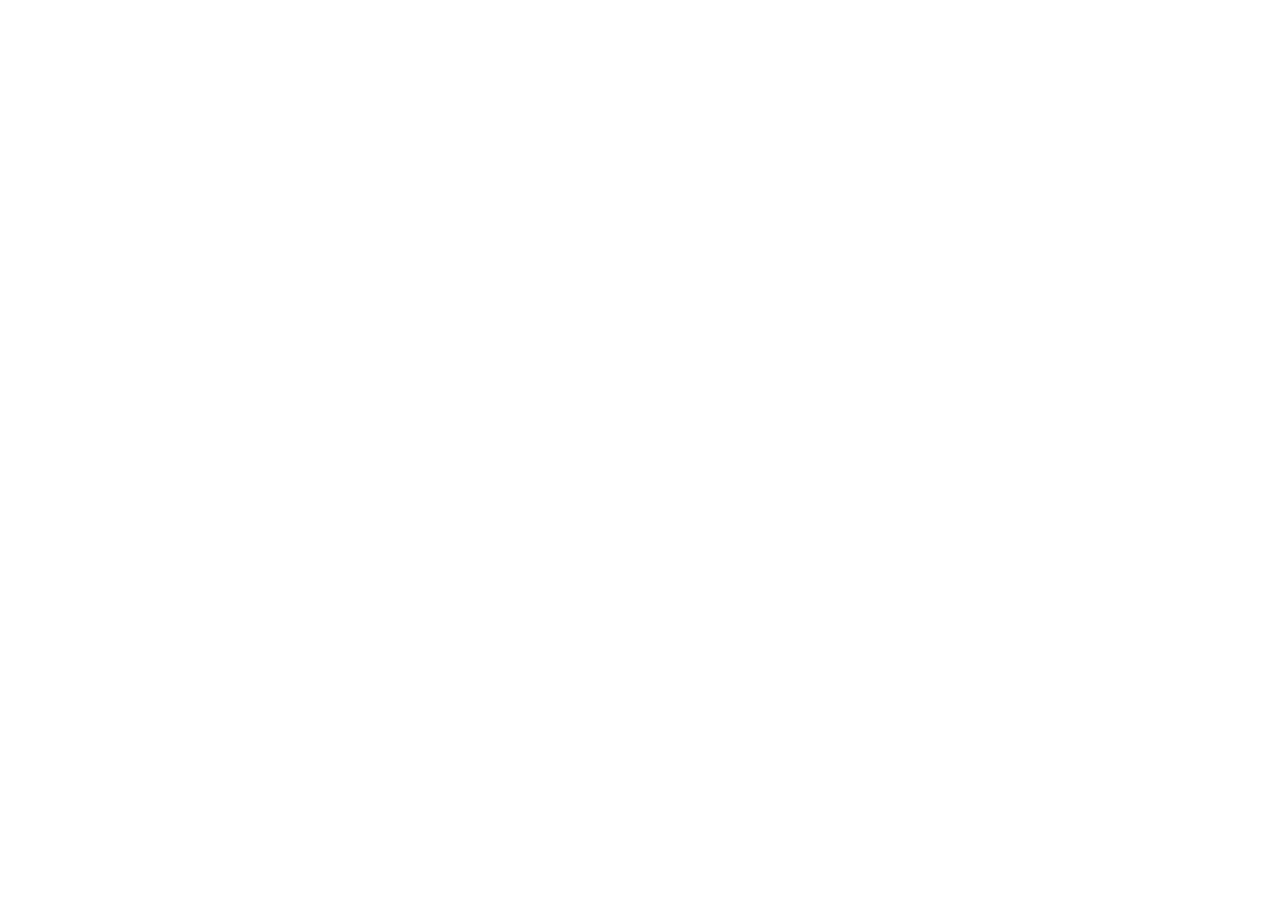
==== index.html @ 50681ed0 "feat: initialize Sheeraz General Store project Setup project foundation including React, Vite, Tailw" ====
<!doctype html>
<html lang="en">
  <head>
    <meta charset="UTF-8" />
    <meta name="viewport" content="width=device-width, initial-scale=1.0" />
    <title>Sheeraz General Store | Khattak Grocery & Essentials</title>
    <meta name="description" content="Sheeraz General Store in Khattak, owned by Fahad Islam and Sadam Hussain. Browse fresh groceries, drinks, snacks, spices, electrical items, and everyday essentials." />
    <meta property="og:title" content="Sheeraz General Store | Khattak" />
    <meta property="og:description" content="Your neighborhood grocery and general store in Khattak, owned by Fahad Islam and Sadam Hussain." />
    <meta property="og:type" content="website" />
    <meta name="twitter:card" content="summary_large_image" />
    <link rel="preconnect" href="https://fonts.googleapis.com">
    <link rel="preconnect" href="https://fonts.gstatic.com" crossorigin>
    <link href="https://fonts.googleapis.com/css2?family=Plus+Jakarta+Sans:wght@400;500;600;700;800&family=Playfair+Display:ital,wght@0,600;0,700;1,600&display=swap" rel="stylesheet">
  </head>
  <body>
    <div id="root"></div>
    <script type="module" src="/src/main.tsx"></script>
  </body>
</html>
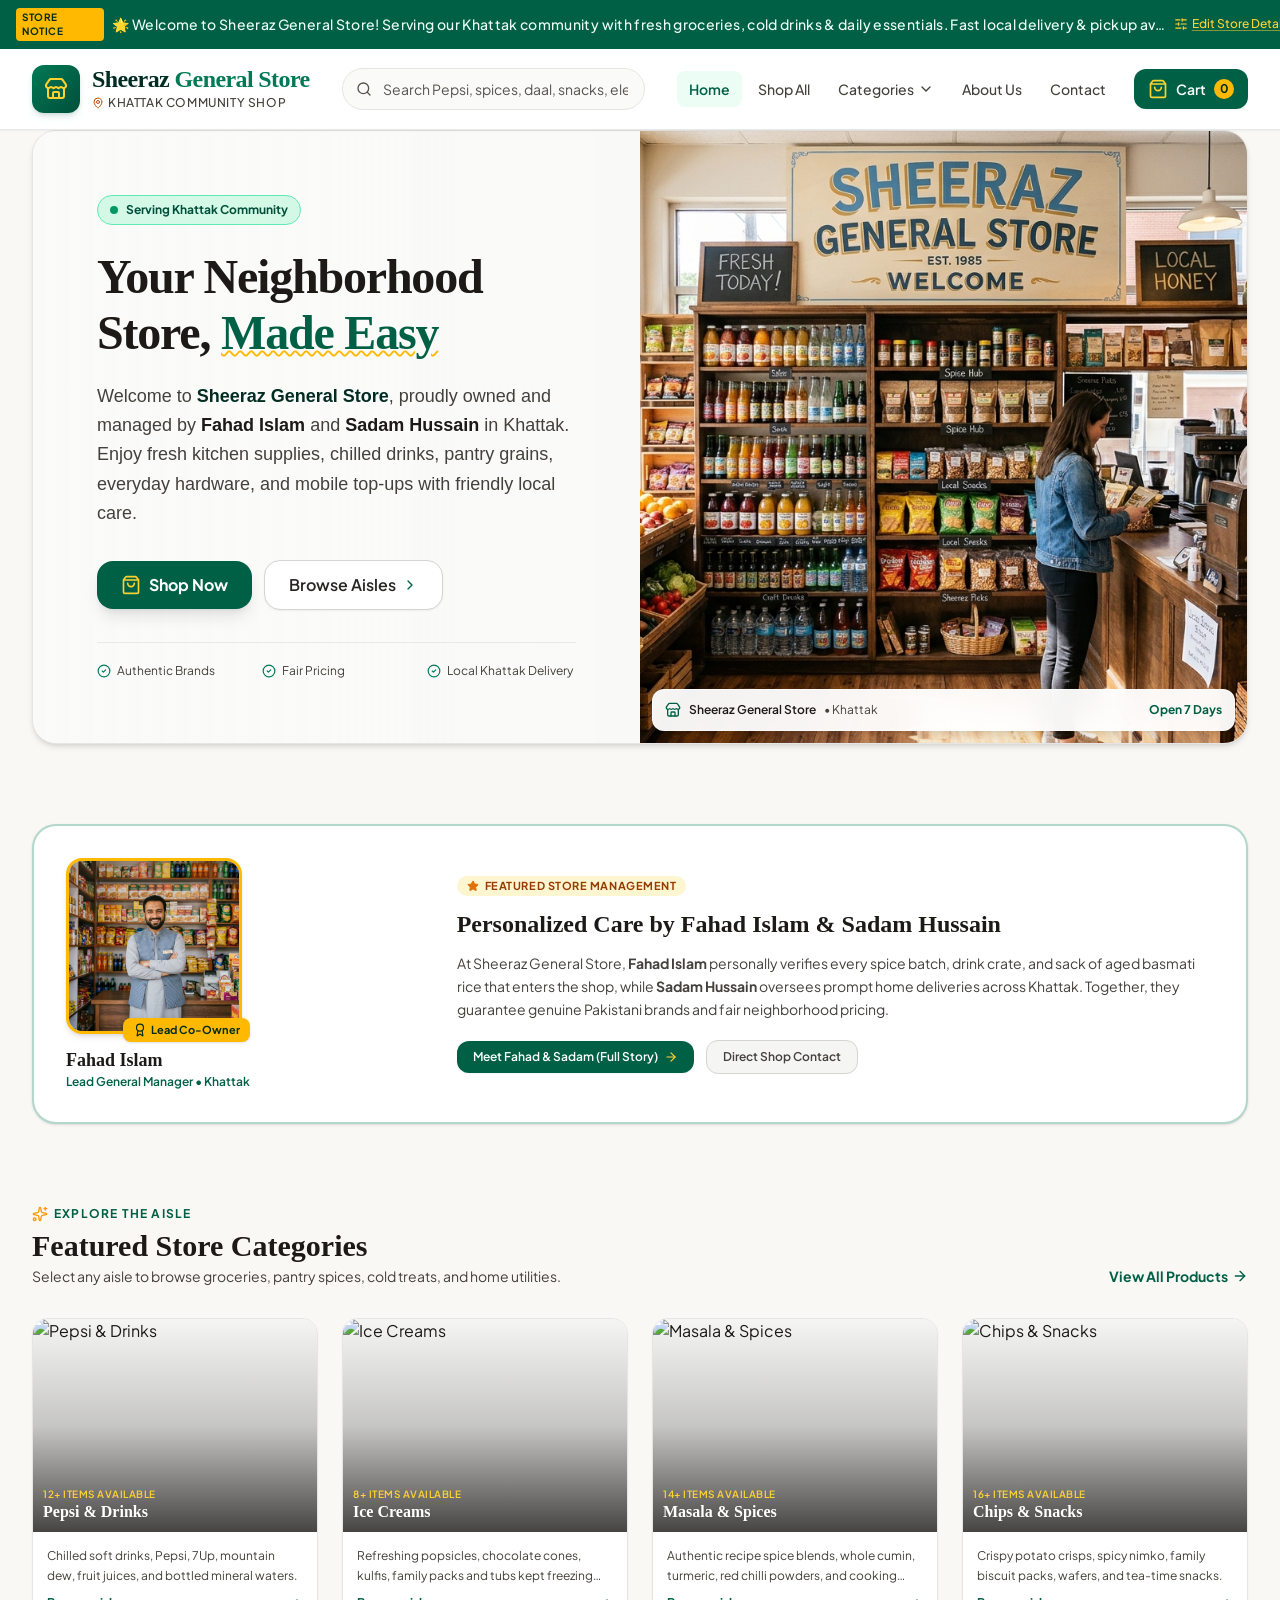
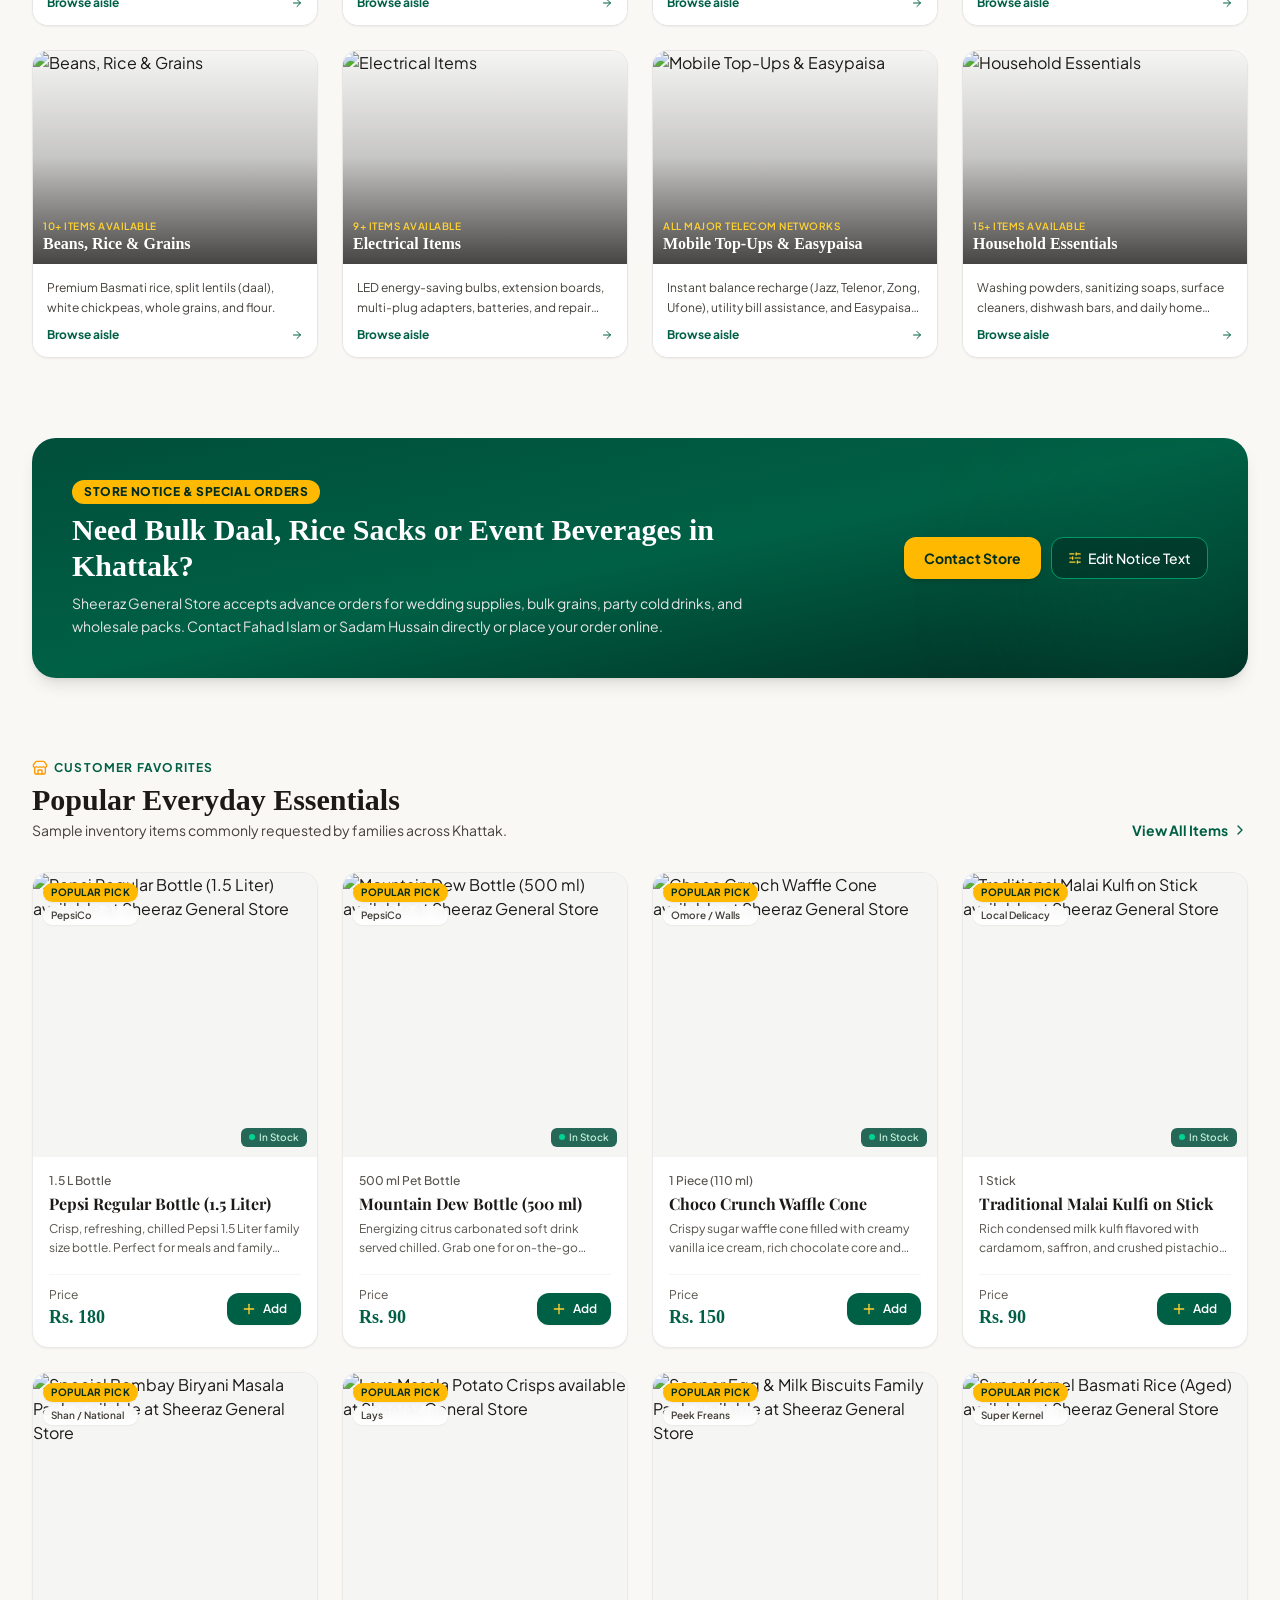
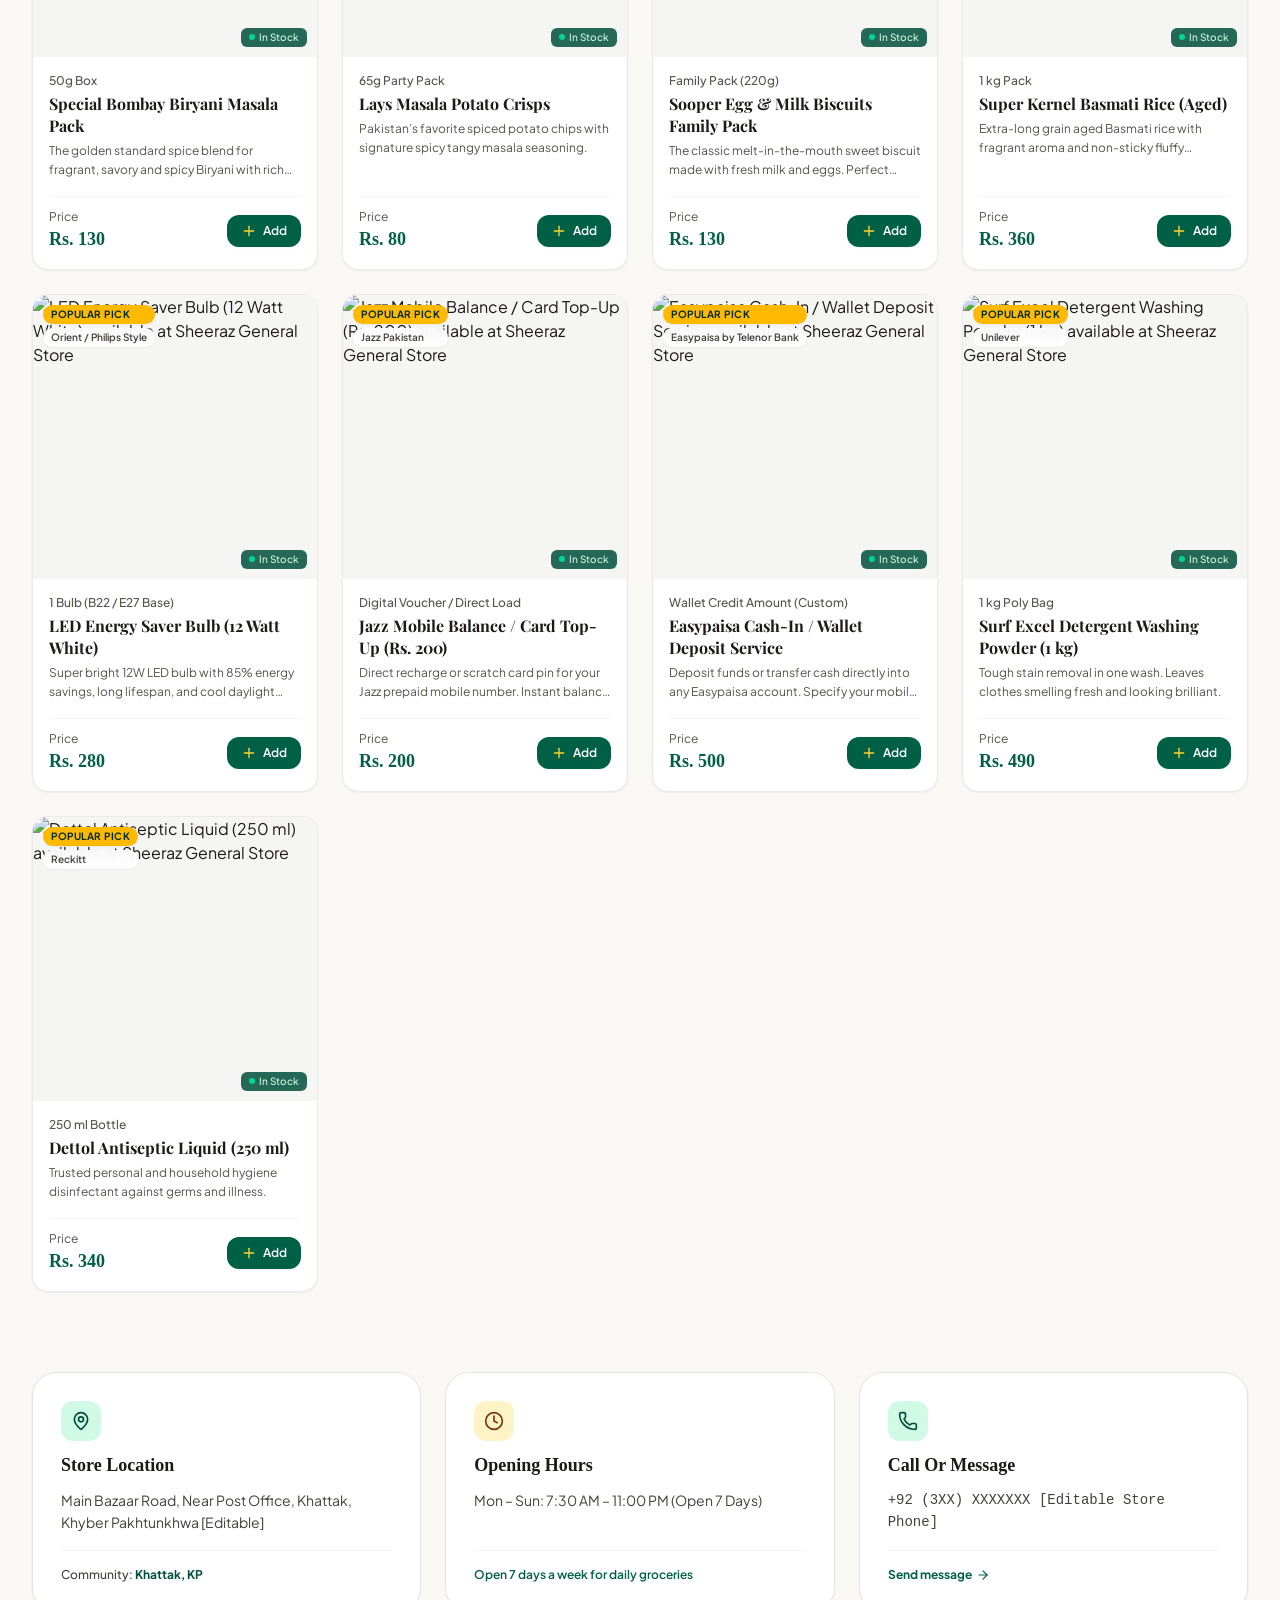
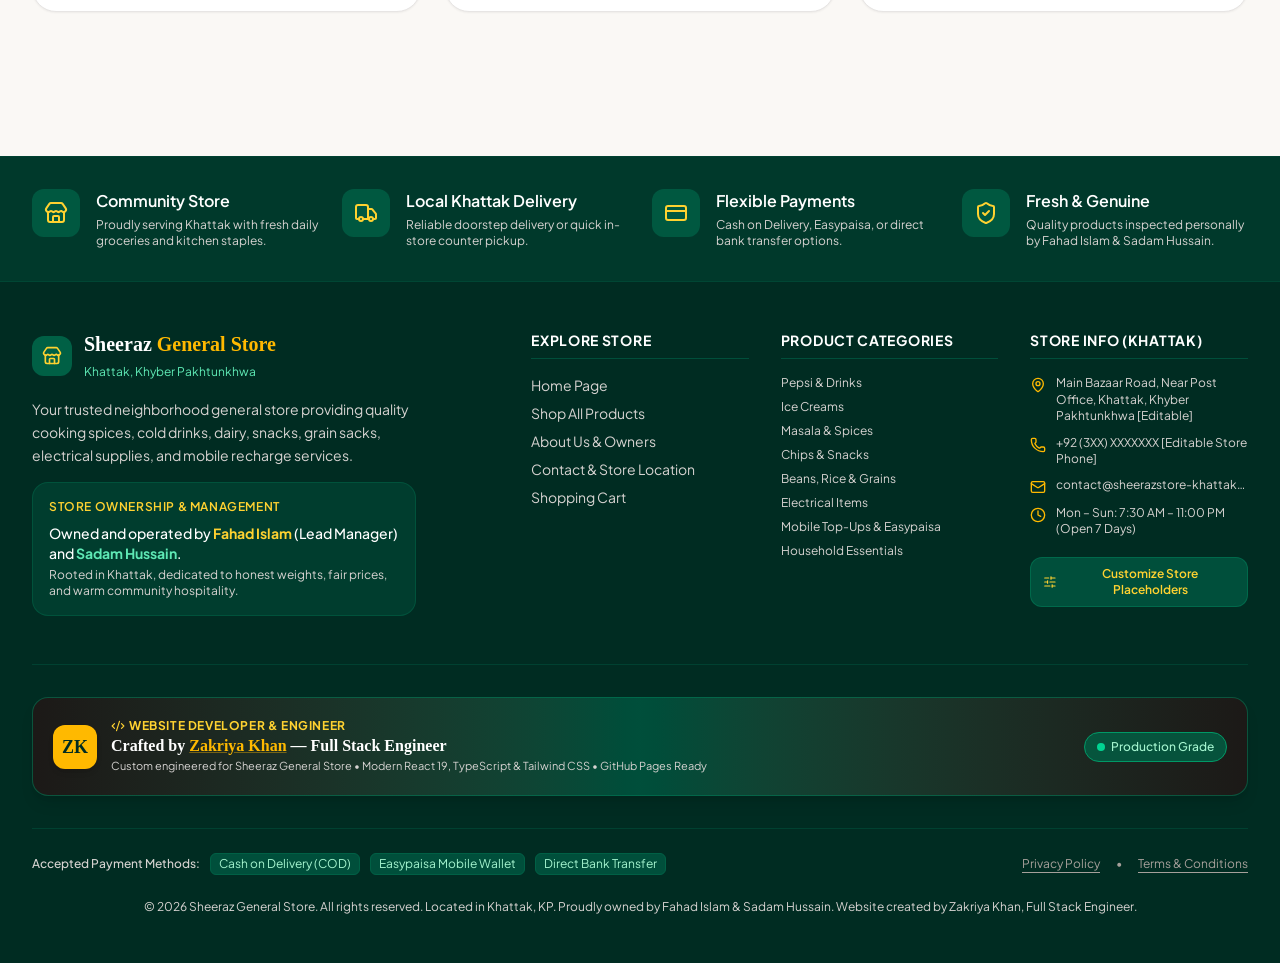
==== commit 5b1f6f64: "deploy: d2155311caeb80445b72cc57668fdc0737f679dc" ====
--- a/index.html
+++ b/index.html
@@ -12,10 +12,31 @@
     <link rel="preconnect" href="https://fonts.googleapis.com">
     <link rel="preconnect" href="https://fonts.gstatic.com" crossorigin>
     <link href="https://fonts.googleapis.com/css2?family=Plus+Jakarta+Sans:wght@400;500;600;700;800&family=Playfair+Display:ital,wght@0,600;0,700;1,600&display=swap" rel="stylesheet">
+    <script>
+      // Defensive setter for window.fetch so browser extensions or interceptors don't throw getter-only errors
+      (function() {
+        try {
+          let _fetch = window.fetch;
+          Object.defineProperty(window, 'fetch', {
+            get: function() {
+              return _fetch;
+            },
+            set: function(fn) {
+              _fetch = fn;
+            },
+            configurable: true,
+            enumerable: true
+          });
+        } catch (e) {
+          // ignore
+        }
+      })();
+    </script>
+    <script type="module" crossorigin src="./assets/index-B2lkFhhO.js"></script>
+    <link rel="stylesheet" crossorigin href="./assets/index-Lr3ilG4V.css">
   </head>
   <body>
     <div id="root"></div>
-    <script type="module" src="/src/main.tsx"></script>
   </body>
 </html>
 
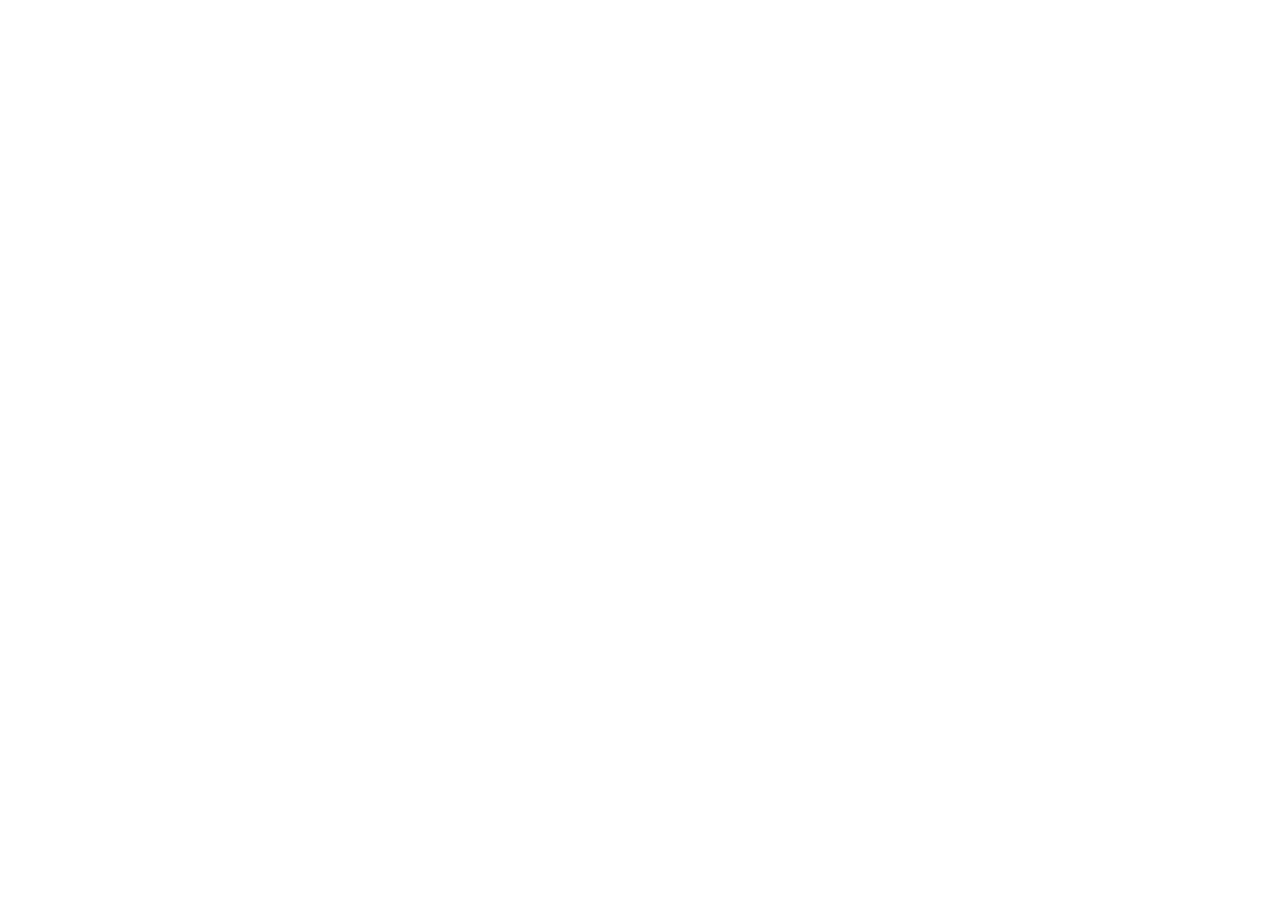
==== commit 92f9c7d3: "chore: add GitHub Pages deployment routing Update build script to sync output to /docs and add a scr" ====
--- a/index.html
+++ b/index.html
@@ -32,11 +32,19 @@
         }
       })();
     </script>
-    <script type="module" crossorigin src="./assets/index-B2lkFhhO.js"></script>
-    <link rel="stylesheet" crossorigin href="./assets/index-Lr3ilG4V.css">
+    <script>
+      // Automatic routing for GitHub Pages if served from the repository root
+      (function() {
+        if (window.location.hostname.endsWith('github.io') && !window.location.pathname.includes('/docs/')) {
+          var cleanPath = window.location.pathname.replace(/\/+$/, '');
+          window.location.replace(cleanPath + '/docs/' + window.location.search + window.location.hash);
+        }
+      })();
+    </script>
   </head>
   <body>
     <div id="root"></div>
+    <script type="module" src="/src/main.tsx"></script>
   </body>
 </html>
 
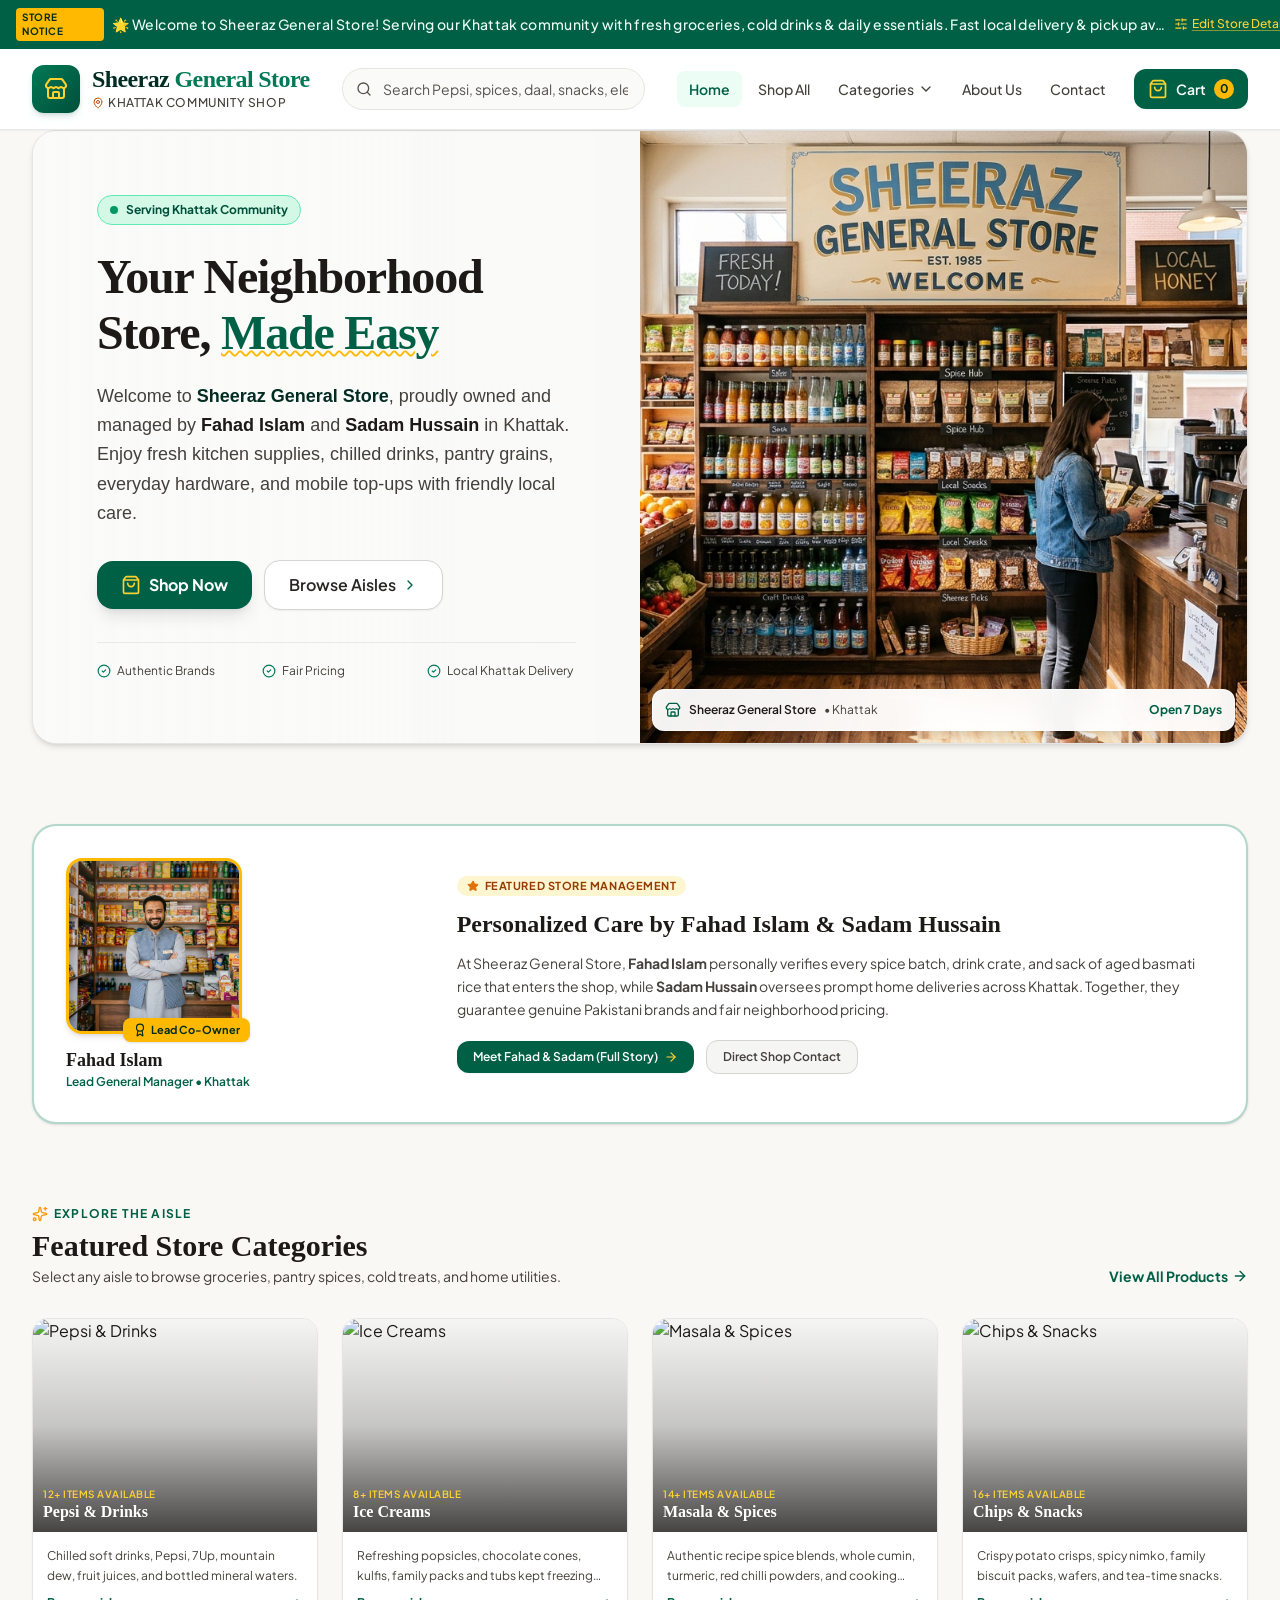
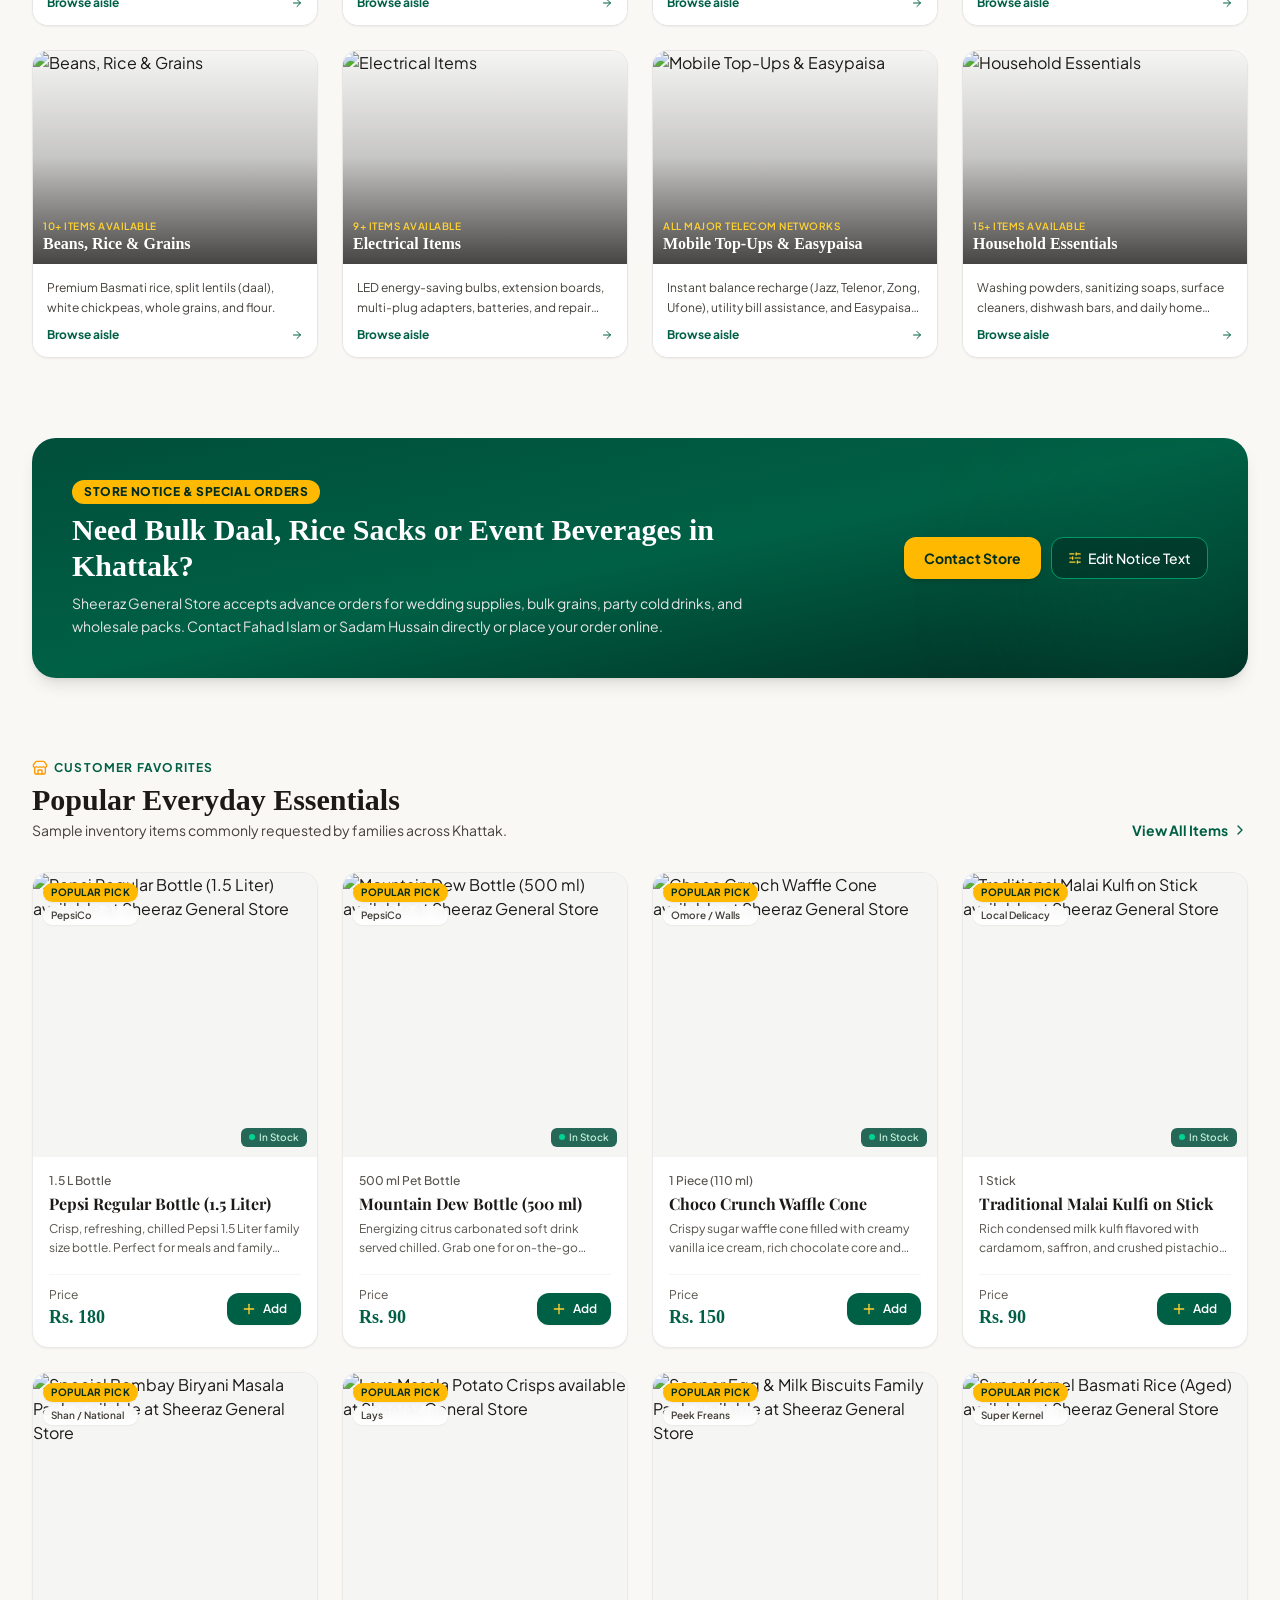
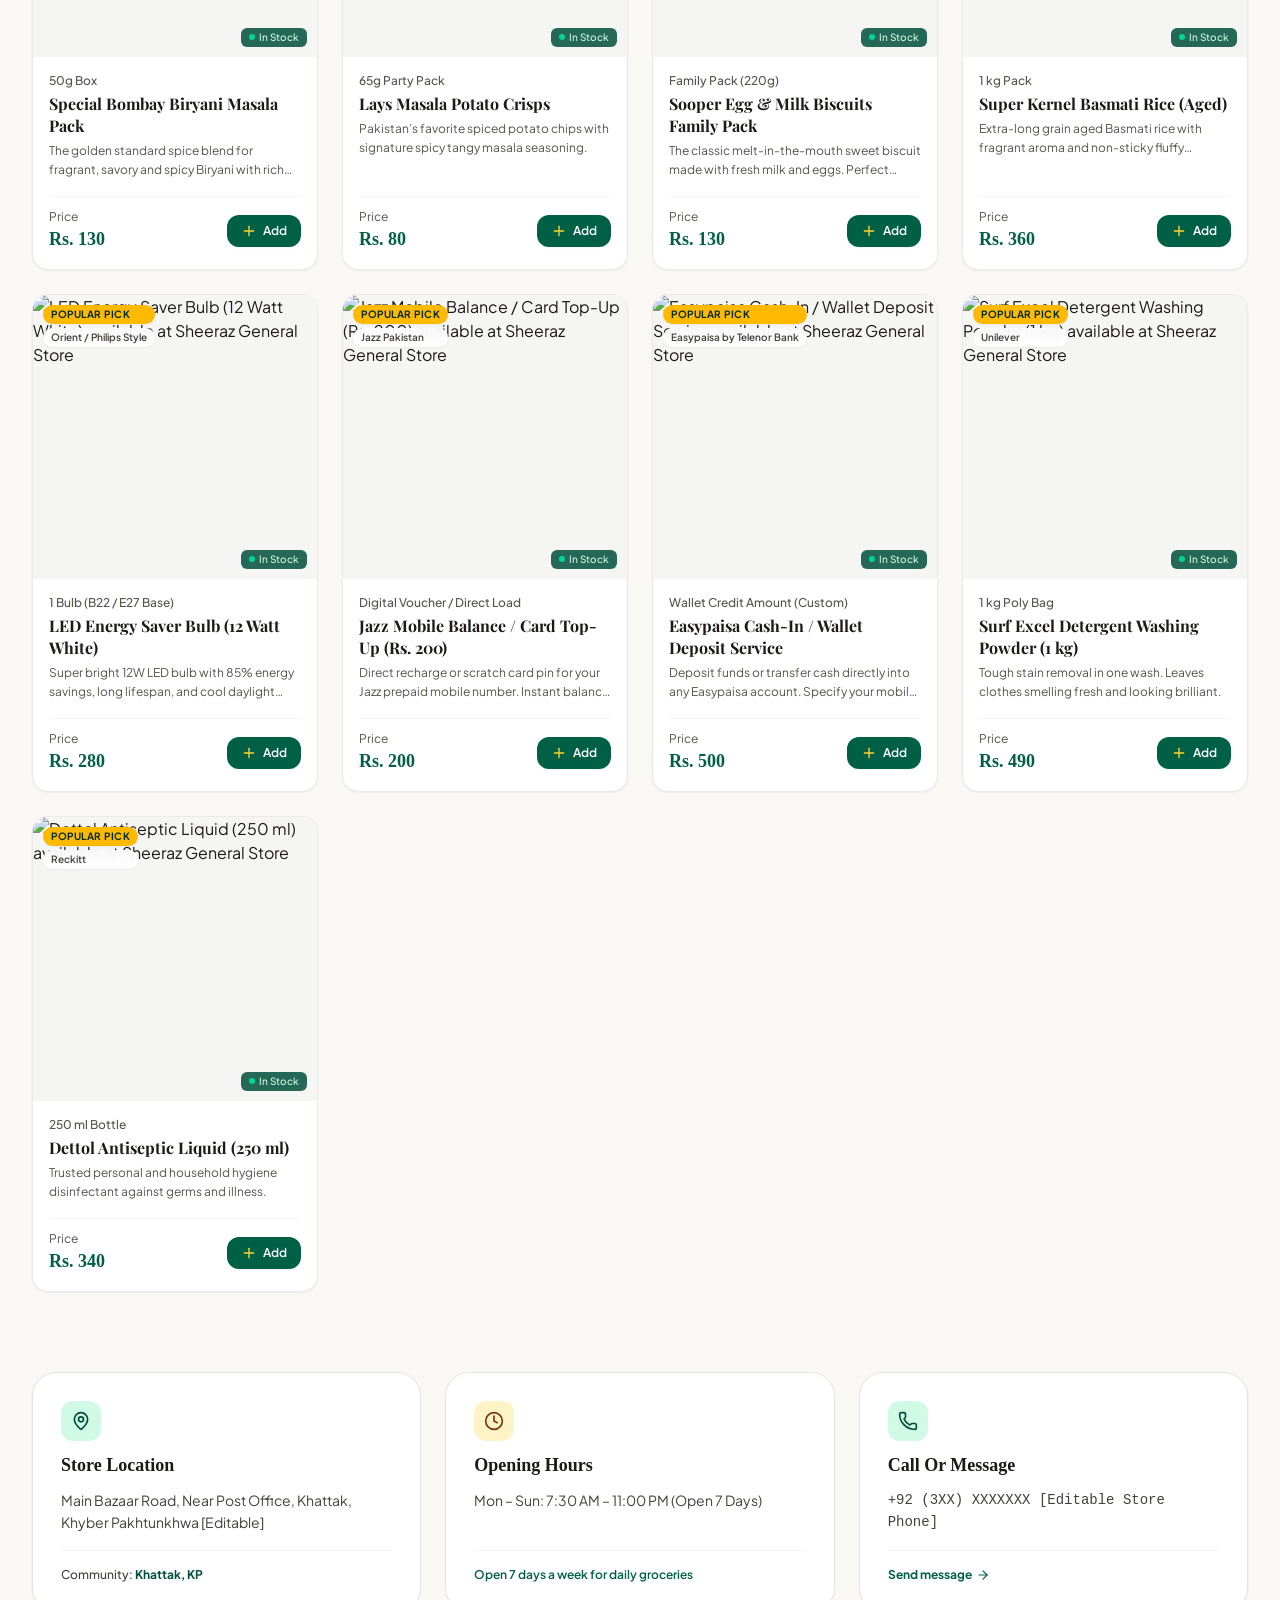
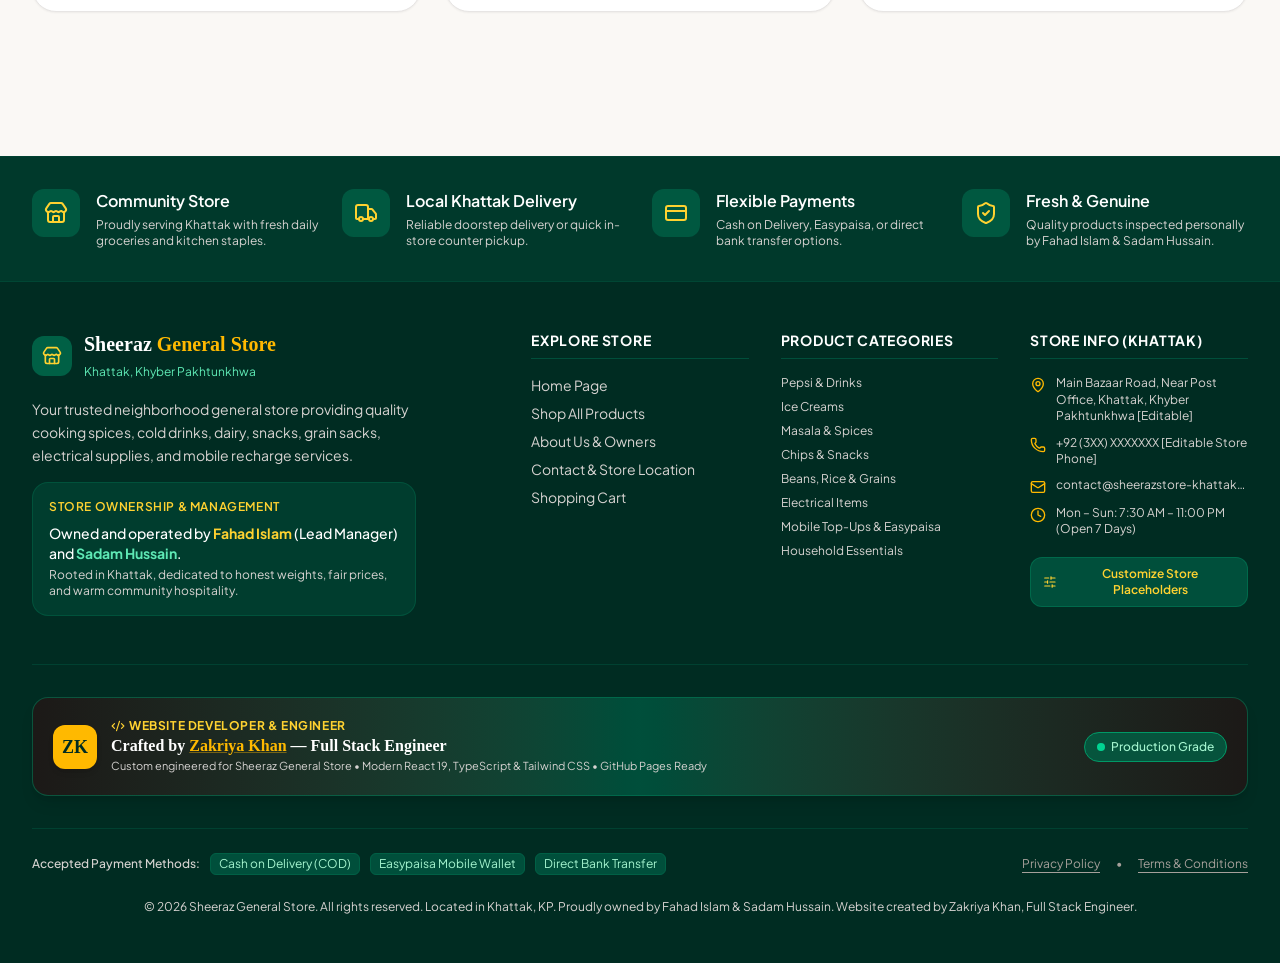
==== commit 5cb24528: "deploy: 92f9c7d3df1b384a14f93845d9030c0b6600ee15" ====
--- a/index.html
+++ b/index.html
@@ -41,10 +41,11 @@
         }
       })();
     </script>
+    <script type="module" crossorigin src="./assets/index-Ia2eNaiY.js"></script>
+    <link rel="stylesheet" crossorigin href="./assets/index-DyX0SQhV.css">
   </head>
   <body>
     <div id="root"></div>
-    <script type="module" src="/src/main.tsx"></script>
   </body>
 </html>
 
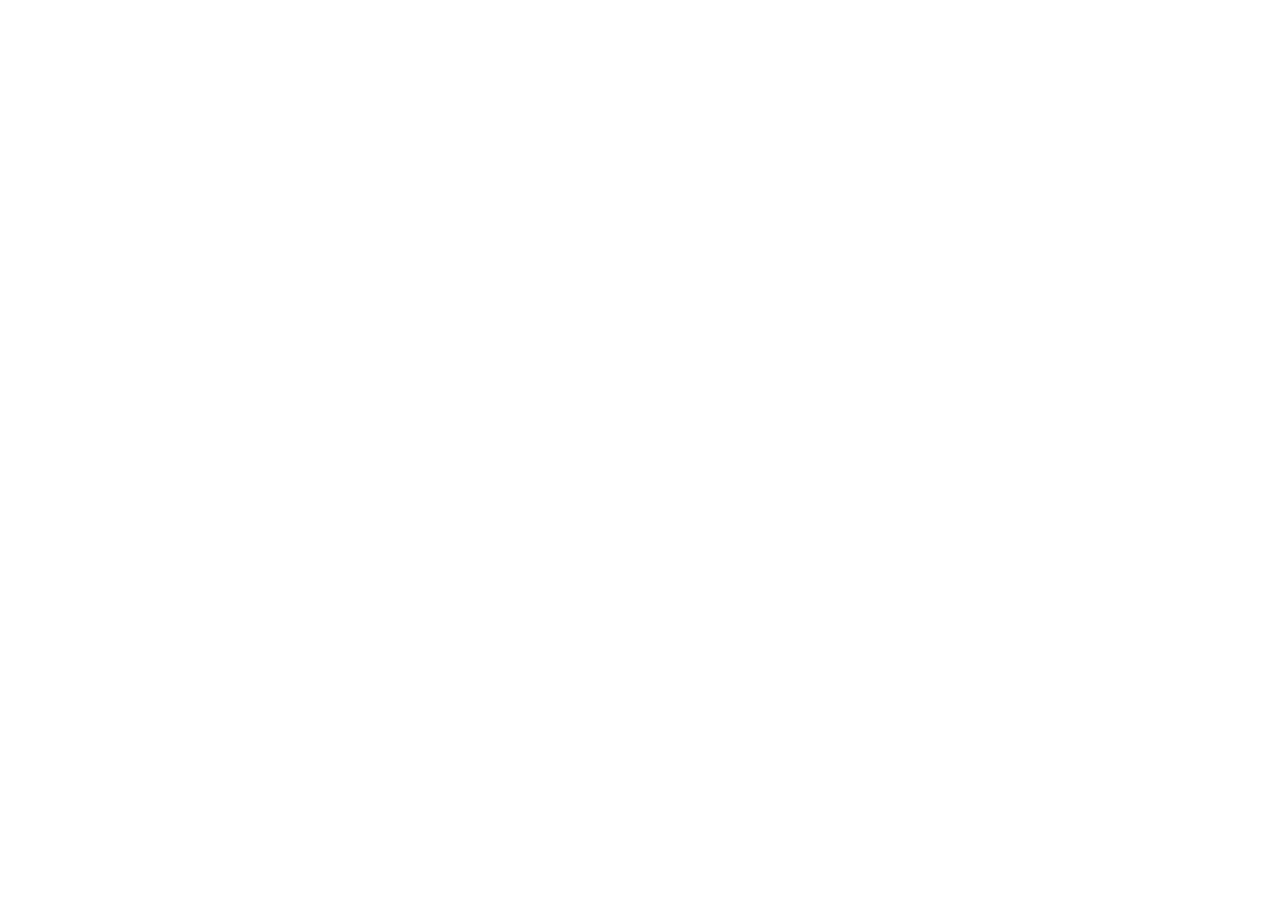
==== commit 6dc828c5: "refactor: remove redundant github pages redirect script" ====
--- a/index.html
+++ b/index.html
@@ -32,20 +32,10 @@
         }
       })();
     </script>
-    <script>
-      // Automatic routing for GitHub Pages if served from the repository root
-      (function() {
-        if (window.location.hostname.endsWith('github.io') && !window.location.pathname.includes('/docs/')) {
-          var cleanPath = window.location.pathname.replace(/\/+$/, '');
-          window.location.replace(cleanPath + '/docs/' + window.location.search + window.location.hash);
-        }
-      })();
-    </script>
-    <script type="module" crossorigin src="./assets/index-Ia2eNaiY.js"></script>
-    <link rel="stylesheet" crossorigin href="./assets/index-DyX0SQhV.css">
   </head>
   <body>
     <div id="root"></div>
+    <script type="module" src="/src/main.tsx"></script>
   </body>
 </html>
 
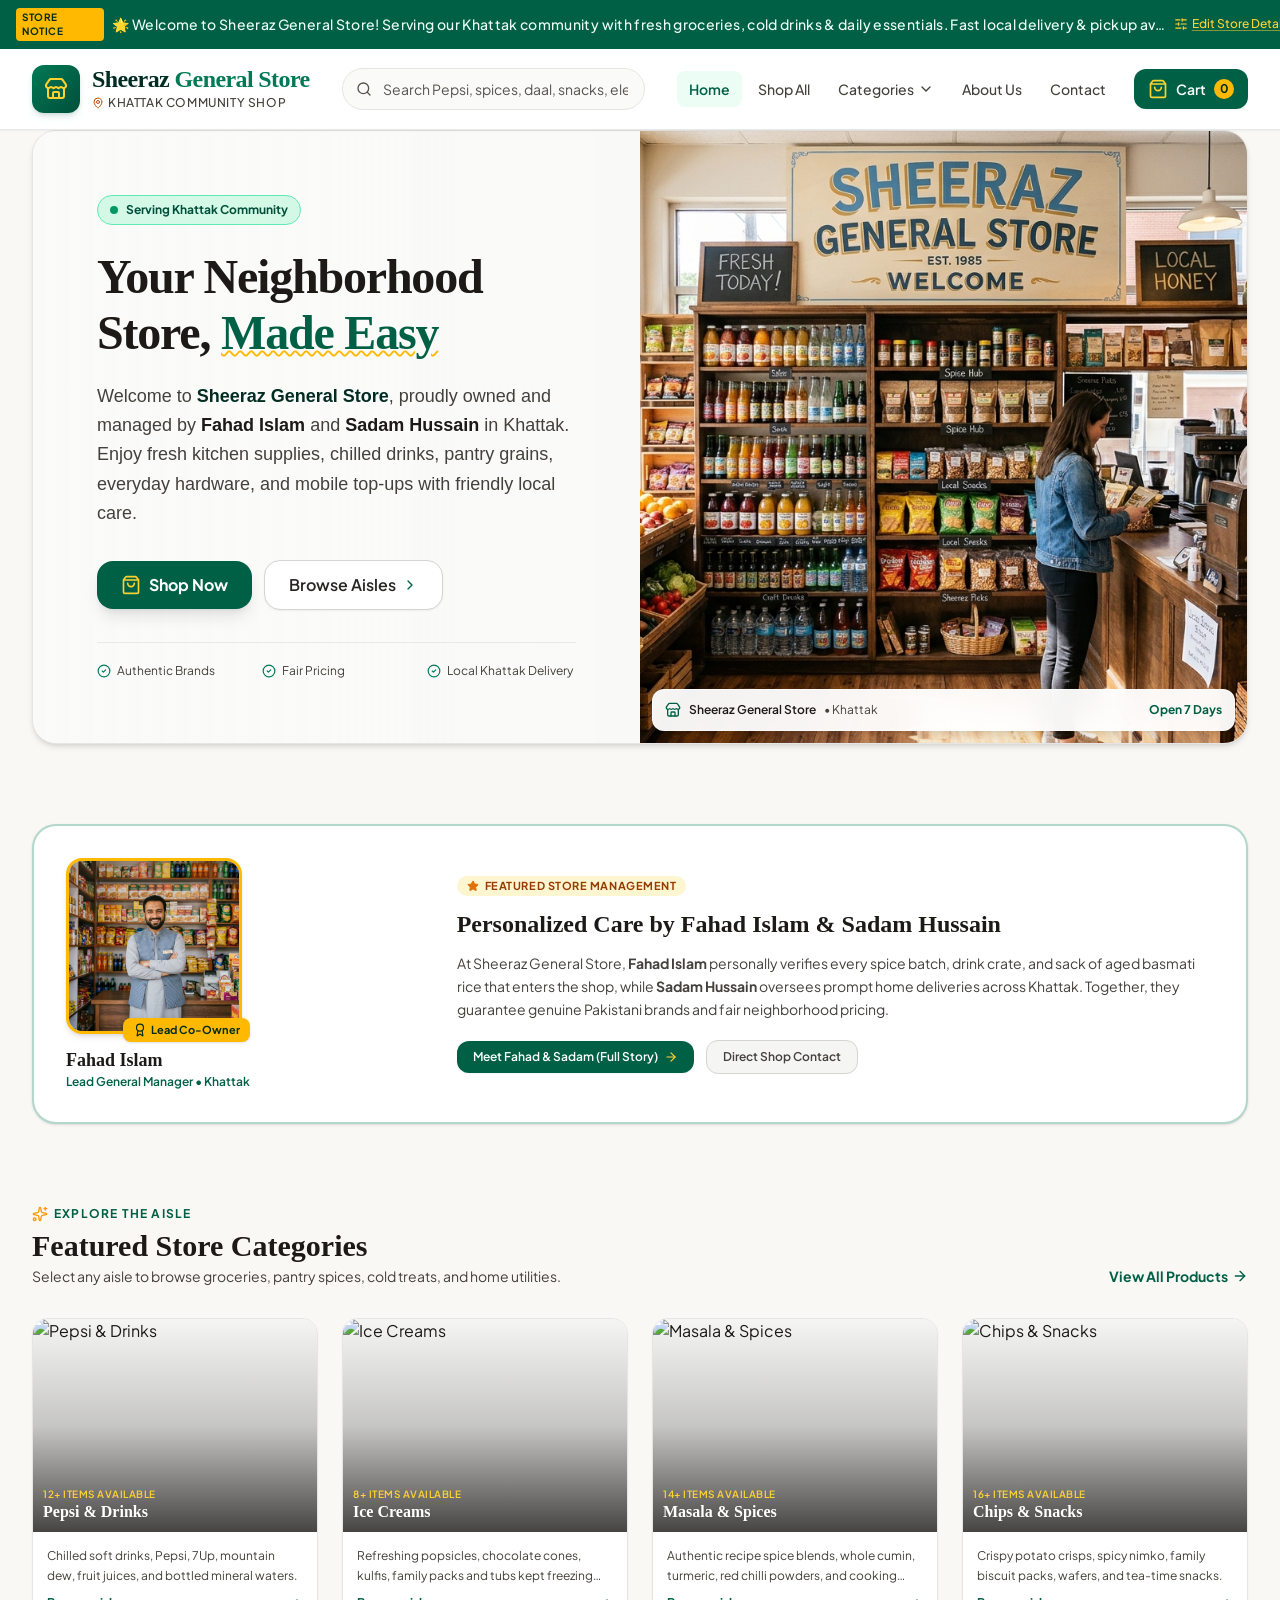
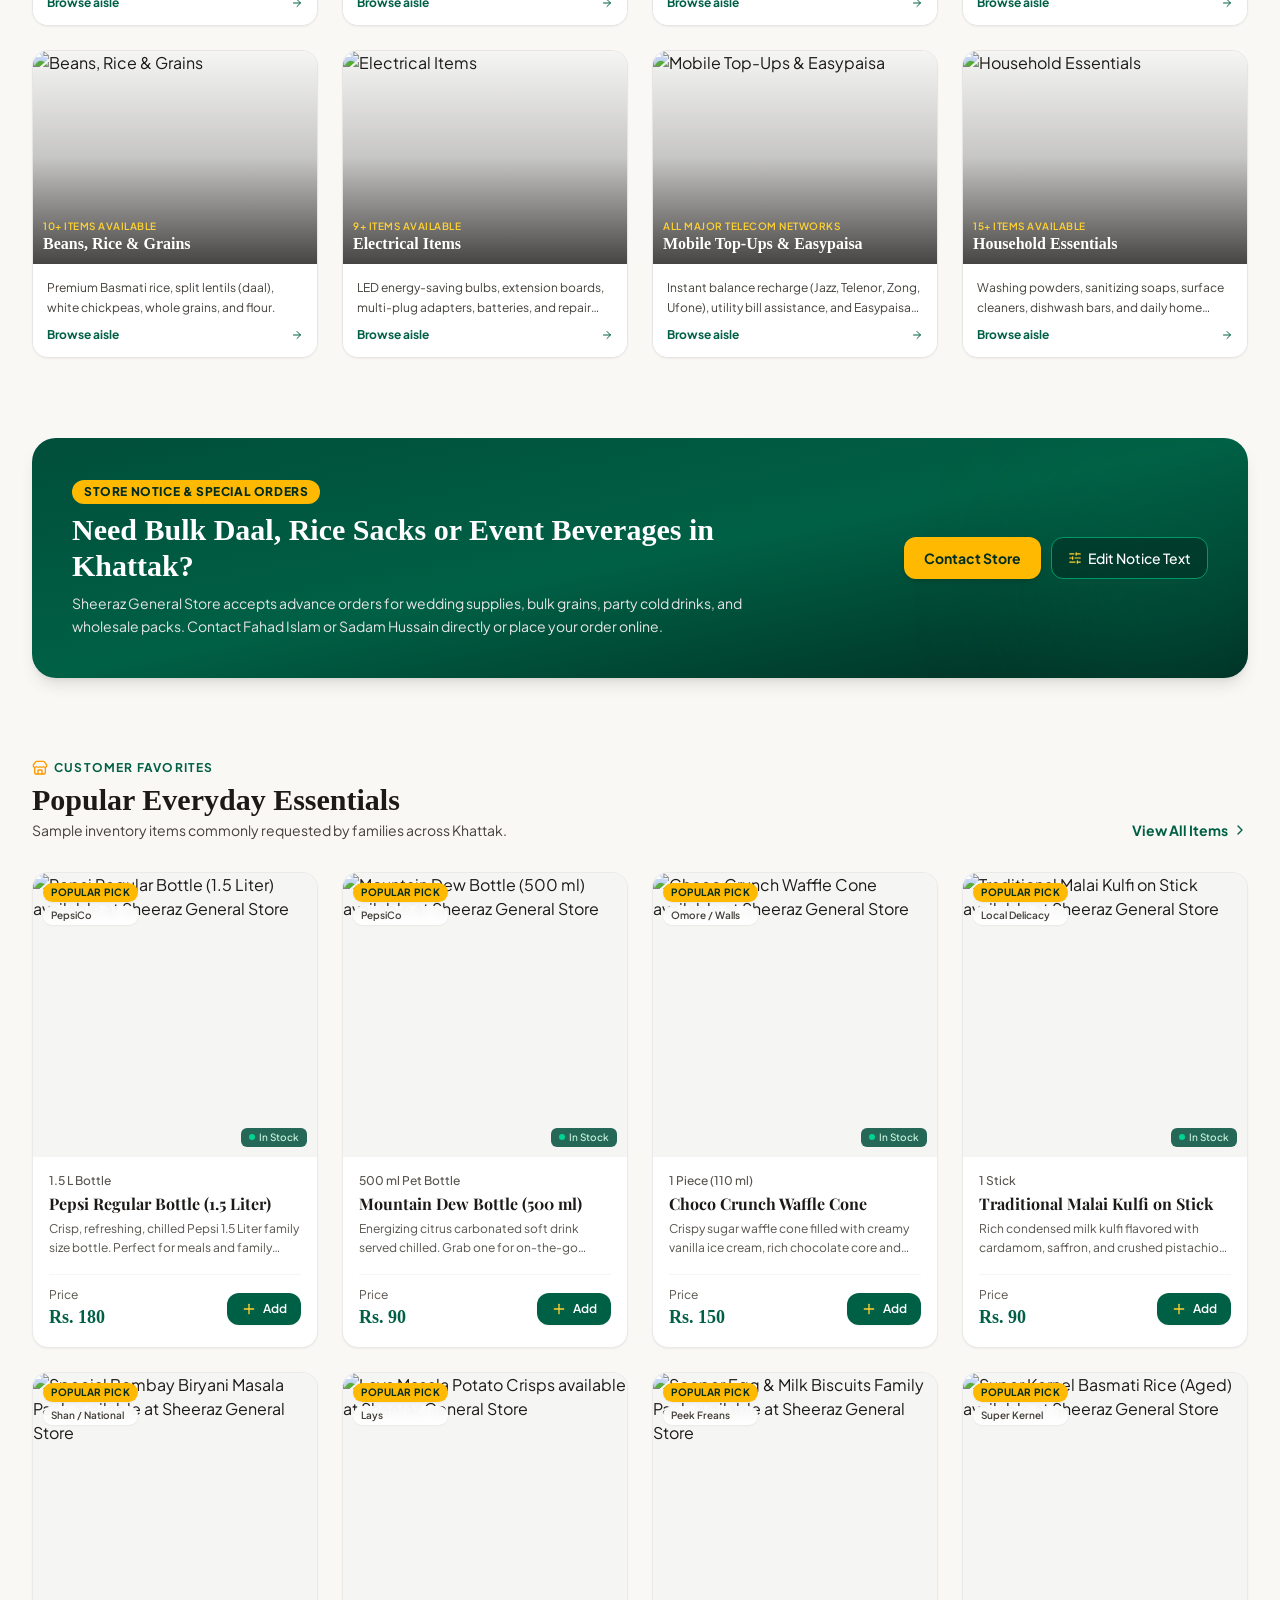
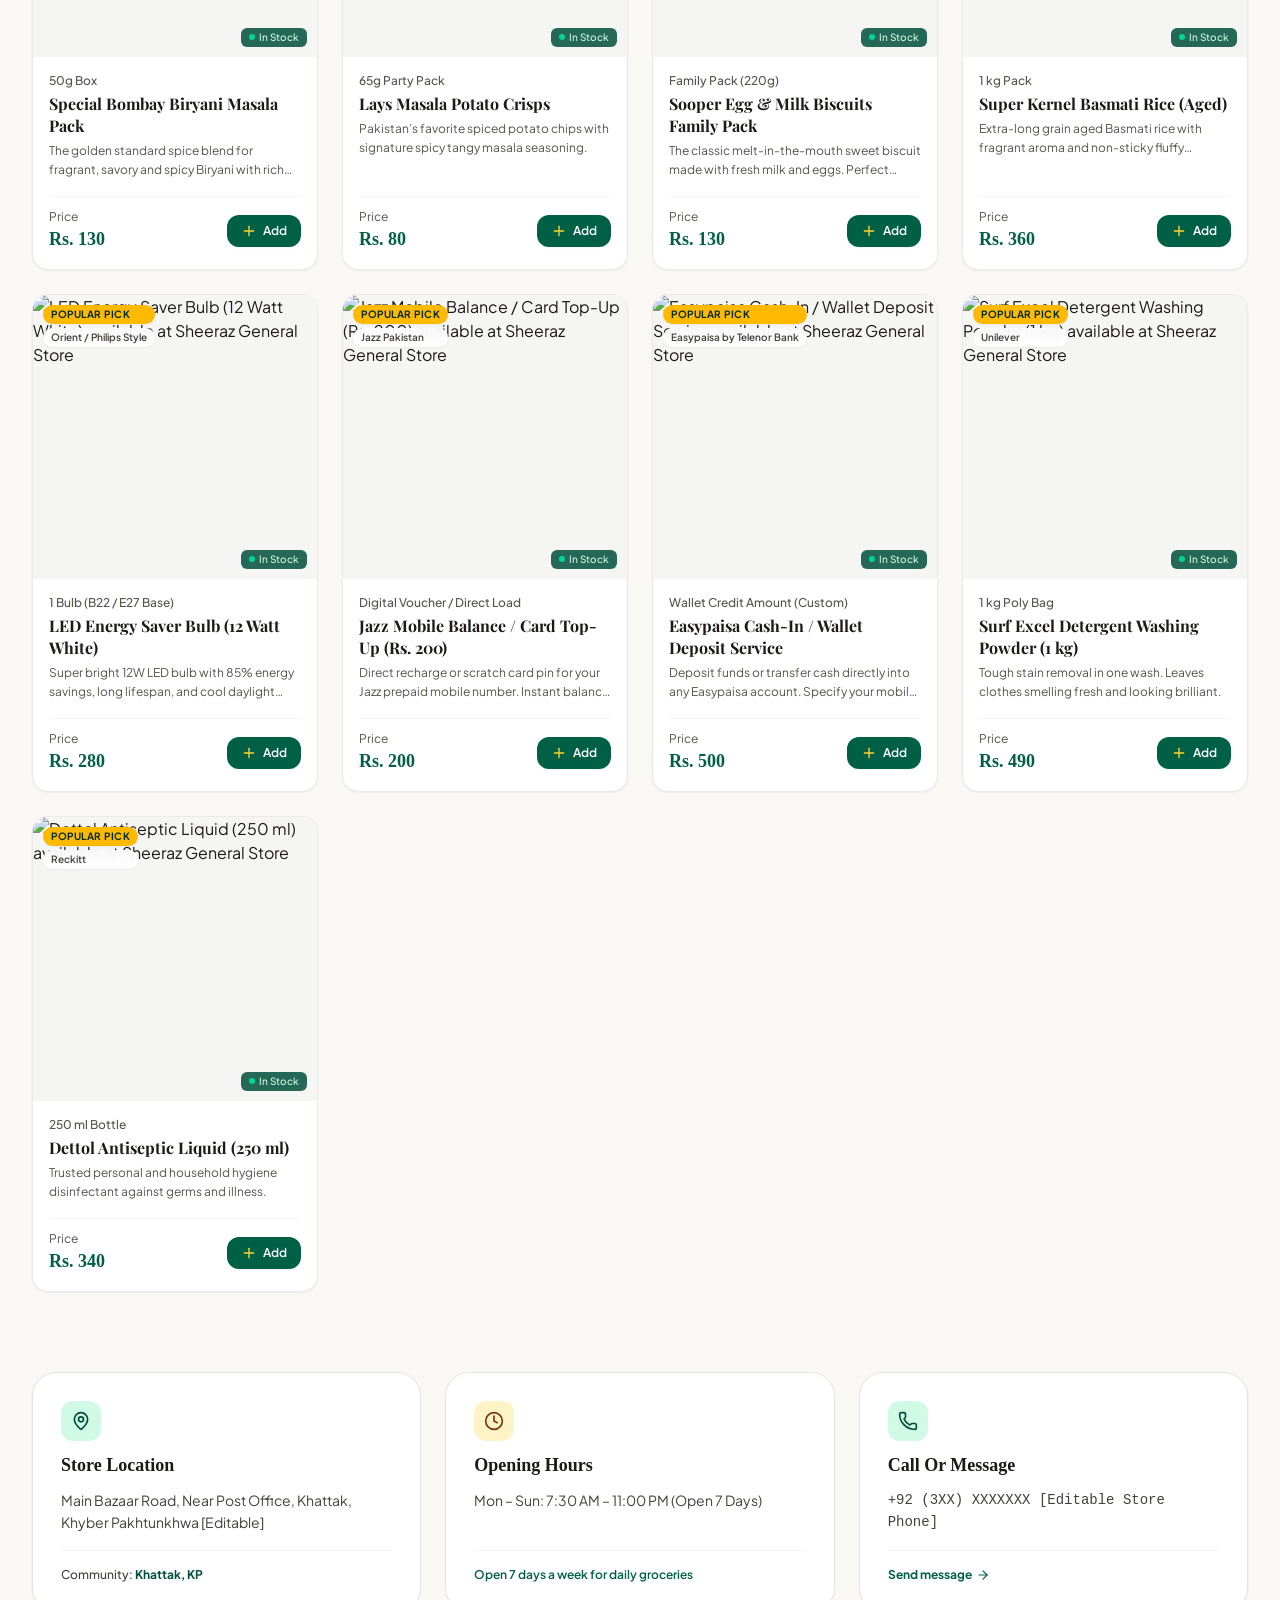
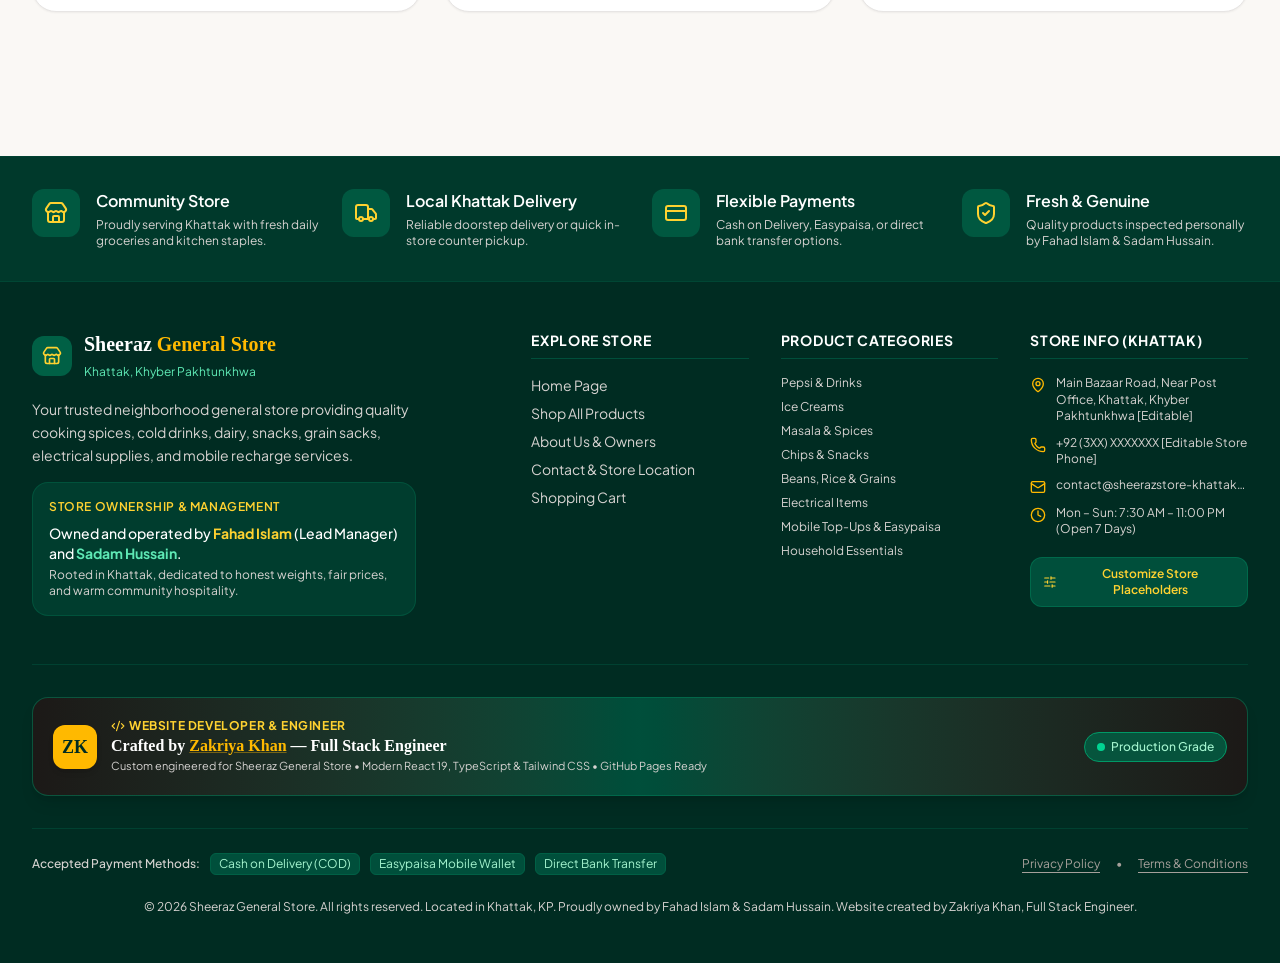
==== commit 7792ad15: "deploy: 6dc828c5f45bc2b9501cb2a353ad26976595e13d" ====
--- a/index.html
+++ b/index.html
@@ -32,10 +32,11 @@
         }
       })();
     </script>
+    <script type="module" crossorigin src="./assets/index-Ia2eNaiY.js"></script>
+    <link rel="stylesheet" crossorigin href="./assets/index-DyX0SQhV.css">
   </head>
   <body>
     <div id="root"></div>
-    <script type="module" src="/src/main.tsx"></script>
   </body>
 </html>
 
